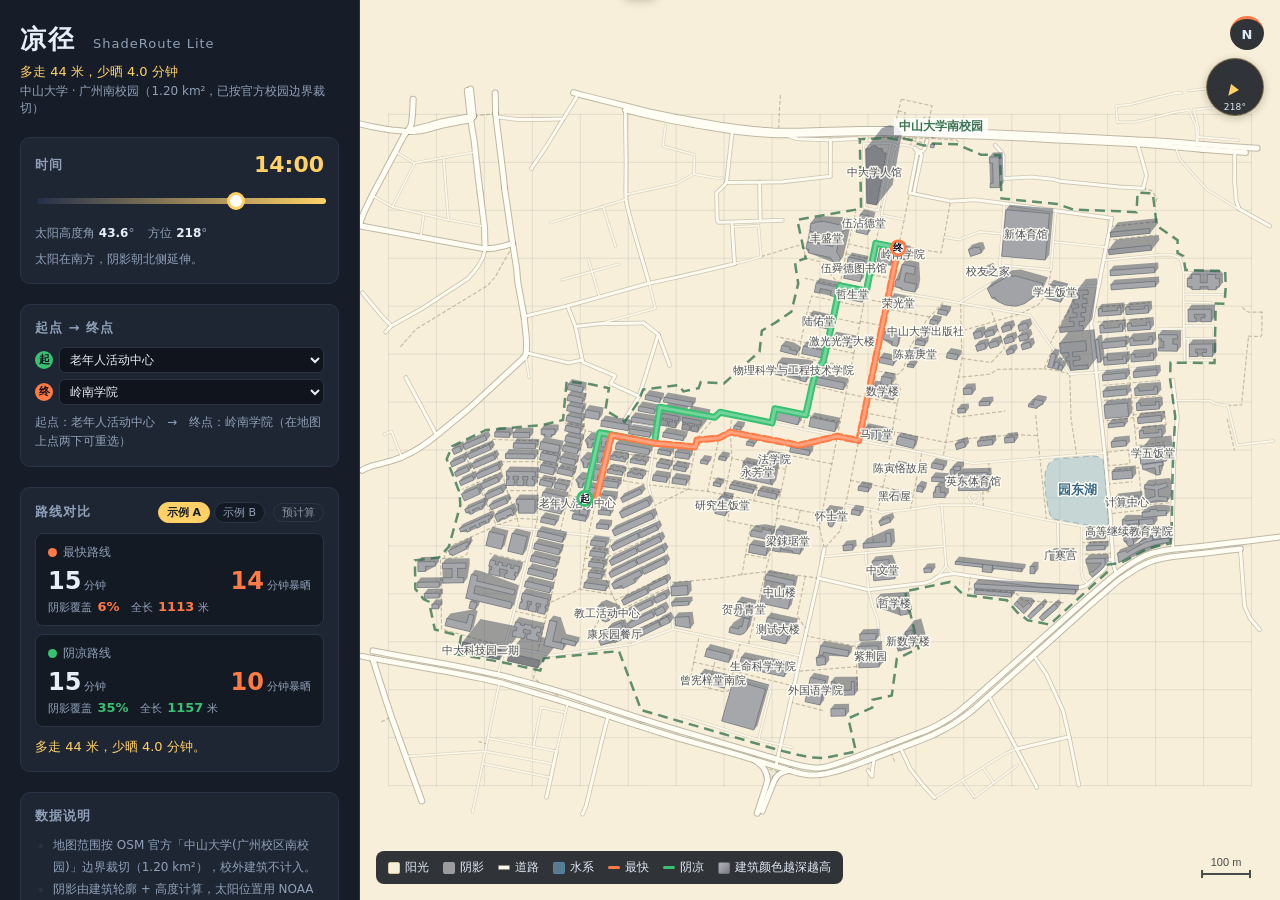
==== index.html @ 239ce7ec "polish(index): 品牌补 Lite、页脚补免责与 ODbL 署名" ====
<!DOCTYPE html>
<html lang="zh-CN">
<head>
<meta charset="UTF-8">
<meta name="viewport" content="width=device-width, initial-scale=1.0">
<title>凉径 · ShadeRoute Lite —— 多走 44 米，少晒 4.0 分钟</title>
<link rel="stylesheet" href="styles.css">
</head>
<body>

<div id="app">

  <!-- 左栏：信息与控制 -->
  <aside id="panel">
    <header>
      <h1>凉径 <span class="sub">ShadeRoute Lite</span></h1>
      <p class="slogan">多走 44 米，少晒 4.0 分钟</p>
      <p class="place" id="place">中山大学 · 广州南校园</p>
    </header>

    <!-- 时间滑块 -->
    <section class="block">
      <div class="block-head">
        <h2>时间</h2>
        <output id="time-label">14:00</output>
      </div>
      <input type="range" id="time-slider" min="0" max="0" value="0" step="1">
      <div class="sun-line">
        <span>太阳高度角 <b id="sun-elev">--</b>°</span>
        <span>方位 <b id="sun-az">--</b>°</span>
      </div>
      <p class="hint" id="sun-hint"></p>
    </section>

    <!-- 起终点 -->
    <section class="block">
      <div class="block-head">
        <h2>起点 → 终点</h2>
      </div>
      <div class="pickers">
        <label class="picker">
          <span class="pk-tag pk-from">起</span>
          <select id="start-select"></select>
        </label>
        <label class="picker">
          <span class="pk-tag pk-to">终</span>
          <select id="end-select"></select>
        </label>
      </div>
      <p class="hint" id="pick-hint">也可以直接在地图上点两下：第一下设为起点，第二下设为终点。</p>
    </section>

    <!-- 路线对比 -->
    <section class="block">
      <div class="block-head">
        <h2>路线对比</h2>
        <div class="pair-switch" role="group" aria-label="切换示例起终点">
          <button type="button" class="pair-btn is-on" id="pair-a" data-pair="0" aria-pressed="true">示例 A</button>
          <button type="button" class="pair-btn" id="pair-b" data-pair="1" aria-pressed="false">示例 B</button>
        </div>
        <output id="route-tag">预计算</output>
      </div>

      <div class="route-card" id="card-fast">
        <div class="rc-title"><span class="dot dot-fast"></span>最快路线</div>
        <div class="rc-nums">
          <div><b id="fast-min">--</b><span>分钟</span></div>
          <div class="rc-sun"><b id="fast-sun">--</b><span>分钟暴晒</span></div>
        </div>
        <div class="rc-shade">阴影覆盖 <b id="fast-shade">--</b>　全长 <b id="fast-len">--</b> 米</div>
      </div>

      <div class="route-card" id="card-cool">
        <div class="rc-title"><span class="dot dot-cool"></span>阴凉路线</div>
        <div class="rc-nums">
          <div><b id="cool-min">--</b><span>分钟</span></div>
          <div class="rc-sun"><b id="cool-sun">--</b><span>分钟暴晒</span></div>
        </div>
        <div class="rc-shade">阴影覆盖 <b id="cool-shade">--</b>　全长 <b id="cool-len">--</b> 米</div>
      </div>

      <p class="delta" id="delta" role="status" aria-live="polite">--</p>
    </section>

    <!-- 数据说明 -->
    <section class="block">
      <h2>数据说明</h2>
      <ul class="notes" id="notes"></ul>
    </section>

    <footer>
      <p>演示日期：<b id="demo-date">--</b></p>
      <p id="data-flag" class="warn"></p>
      <p class="disclaimer">演示用途，不构成出行建议；阴影未计入树木与临时构筑物。</p>
      <p class="disclaimer">地图数据 © OpenStreetMap contributors（ODbL 1.0）；园东湖为示意轮廓，非测绘数据。</p>
    </footer>
  </aside>

  <!-- 右栏：地图 -->
  <main id="map-wrap">
    <canvas id="map" role="img" aria-label="校园地图：显示当前时刻的建筑阴影、最快路线与阴凉路线；可用左侧下拉框选择起终点"></canvas>
    <div id="legend">
      <span><i class="lg lg-sun"></i>阳光</span>
      <span><i class="lg lg-shade"></i>阴影</span>
      <span><i class="lg lg-road"></i>道路</span>
      <span><i class="lg lg-water"></i>水系</span>
      <span><i class="lg lg-fast"></i>最快</span>
      <span><i class="lg lg-cool"></i>阴凉</span>
    </div>
    <div id="compass">N</div>
  </main>

</div>

<!-- 数据（.js 而非 .json：file:// 双击也能加载） -->
<script src="data/meta.js"></script>
<script src="data/buildings.js"></script>
<script src="data/shadows.js"></script>
<script src="data/routes.js"></script>
<script src="data/graph.js"></script>
<script src="data/basemap.js"></script>

<script src="content/strings.js"></script>
<script src="js/core.js"></script>
<script src="js/proj.js"></script>
<script src="js/router.js"></script>
<script src="js/map.js"></script>
<script src="js/app.js"></script>
</body>
</html>
---- styles.css ----
/* ============================================================
   凉径 ShadeRoute Lite —— 样式
   责任：xu
   不引用任何外部字体/图标/CDN，全部离线可用
   ============================================================ */

:root {
  --bg: #10141c;
  --panel: #171d28;
  --panel-2: #1e2634;
  --line: #2a3446;
  --text: #e8eef7;
  --text-dim: #8fa0b8;
  --sun: #ffd166;
  /* 阴影：绘图用的是 #1d2a45 @ 0.42 叠在地面 #f7efd9 上，合成后是 #9b9c9b。
     图例必须给"合成后的颜色"，否则用户拿图例对不上图（见 _review/frontend.md F-B3）。 */
  --shade: #9b9c9b;
  --ground: #f7efd9;
  --bld-max: #7a7c80;
  --fast: #ff7a45;
  --cool: #38c172;
  --map-bg: #f2f0ea;
}

* { box-sizing: border-box; }

html, body {
  margin: 0;
  height: 100%;
  background: var(--bg);
  color: var(--text);
  font-family: "Microsoft YaHei", "PingFang SC", "Noto Sans SC", system-ui, sans-serif;
  -webkit-font-smoothing: antialiased;
}

#app {
  display: flex;
  height: 100vh;   /* 老浏览器回退 */
  height: 100dvh;  /* 移动端：不被地址栏/工具栏裁掉底部 footer */
  overflow: hidden;
}

/* ---------------- 左栏 ---------------- */

#panel {
  width: 360px;
  flex: 0 0 360px;
  background: var(--panel);
  border-right: 1px solid var(--line);
  padding: 22px 20px;
  overflow-y: auto;
  display: flex;
  flex-direction: column;
  gap: 20px;
}

header h1 {
  margin: 0;
  font-size: 26px;
  letter-spacing: 2px;
}
header h1 .sub {
  font-size: 13px;
  letter-spacing: 1px;
  color: var(--text-dim);
  font-weight: 400;
  margin-left: 6px;
}
.slogan {
  margin: 6px 0 2px;
  color: var(--sun);
  font-size: 13px;
}
.place {
  margin: 0;
  color: var(--text-dim);
  font-size: 12px;
}

.block {
  background: var(--panel-2);
  border: 1px solid var(--line);
  border-radius: 10px;
  padding: 14px;
}
.block-head {
  display: flex;
  align-items: center;
  justify-content: space-between;
  margin-bottom: 10px;
}
.block h2 {
  margin: 0 0 10px;
  font-size: 13px;
  font-weight: 600;
  color: var(--text-dim);
  letter-spacing: 1px;
}
.block-head h2 { margin: 0; }

#time-label {
  font-size: 22px;
  font-weight: 700;
  font-variant-numeric: tabular-nums;
  color: var(--sun);
}

input[type="range"] {
  width: 100%;
  appearance: none;
  height: 24px;
  background: transparent;
  cursor: pointer;
}
input[type="range"]::-webkit-slider-runnable-track {
  height: 6px;
  border-radius: 3px;
  background: linear-gradient(90deg, #24304a, var(--sun));
}
input[type="range"]::-webkit-slider-thumb {
  appearance: none;
  width: 18px;
  height: 18px;
  margin-top: -6px;
  border-radius: 50%;
  background: #fff;
  border: 3px solid var(--sun);
}
input[type="range"]::-moz-range-track {
  height: 6px;
  border-radius: 3px;
  background: #24304a;
}
input[type="range"]::-moz-range-thumb {
  width: 14px;
  height: 14px;
  border-radius: 50%;
  background: #fff;
  border: 3px solid var(--sun);
}

.sun-line {
  display: flex;
  gap: 14px;
  font-size: 12px;
  color: var(--text-dim);
  margin-top: 8px;
}
.sun-line b {
  color: var(--text);
  font-variant-numeric: tabular-nums;
}
.hint {
  margin: 8px 0 0;
  font-size: 12px;
  line-height: 1.6;
  color: var(--text-dim);
  min-height: 1.6em;
}

select {
  background: #10141c;
  color: var(--text);
  border: 1px solid var(--line);
  border-radius: 6px;
  padding: 4px 6px;
  font-size: 12px;
  max-width: 190px;
}

/* 起点 / 终点选择器 */
.pickers {
  display: flex;
  flex-direction: column;
  gap: 6px;
}
.picker {
  display: flex;
  align-items: center;
  gap: 6px;
}
.picker select {
  flex: 1;
  max-width: none;
}
.pk-tag {
  flex: 0 0 18px;
  height: 18px;
  line-height: 18px;
  text-align: center;
  font-size: 11px;
  font-weight: 700;
  border-radius: 50%;
  color: #10141c;
}
.pk-from { background: #38c172; }
.pk-to { background: #ff7a45; }

#route-tag {
  font-size: 11px;
  color: var(--muted, #8b95a5);
  border: 1px solid var(--line);
  border-radius: 999px;
  padding: 1px 8px;
}

/* 示例 A / 示例 B：切换预计算的演示路线（瞬时，不重新算路） */
.pair-switch {
  display: inline-flex;
  gap: 4px;
  margin: 0 8px 0 auto;
}
.pair-btn {
  font: inherit;
  font-size: 11px;
  line-height: 1;
  padding: 4px 8px;
  color: var(--text-dim);
  background: #141a24;
  border: 1px solid var(--line);
  border-radius: 999px;
  cursor: pointer;
}
.pair-btn:hover { color: var(--text); border-color: #3d4a5f; }
.pair-btn.is-on {
  color: #171d28;
  background: var(--sun);
  border-color: var(--sun);
  font-weight: 600;
}
.pair-btn:focus-visible {
  outline: 2px solid var(--sun);
  outline-offset: 2px;
}

.route-card {
  border: 1px solid var(--line);
  border-radius: 8px;
  padding: 10px 12px;
  margin-bottom: 8px;
  background: #141a24;
}
.rc-title {
  font-size: 12px;
  color: var(--text-dim);
  display: flex;
  align-items: center;
  gap: 6px;
}
.dot {
  width: 9px;
  height: 9px;
  border-radius: 50%;
  display: inline-block;
}
.dot-fast { background: var(--fast); }
.dot-cool { background: var(--cool); }

.rc-nums {
  display: flex;
  justify-content: space-between;
  align-items: baseline;
  margin-top: 6px;
}
.rc-nums b {
  font-size: 24px;
  font-variant-numeric: tabular-nums;
}
.rc-nums span {
  font-size: 11px;
  color: var(--text-dim);
  margin-left: 3px;
}
.rc-sun b { color: var(--fast); }

/* 阴影覆盖率：卡片底部一行小字，比「暴晒分钟」更直观 */
.rc-shade {
  margin-top: 4px;
  font-size: 11px;
  color: var(--text-dim);
}
.rc-shade b {
  font-variant-numeric: tabular-nums;
  color: var(--cool);
  font-size: 13px;
  margin-left: 2px;
}
#card-fast .rc-shade b { color: var(--fast); }

.delta {
  margin: 10px 0 0;
  font-size: 13px;
  line-height: 1.6;
  color: var(--sun);
}

.notes {
  margin: 0;
  padding-left: 18px;
  font-size: 12px;
  line-height: 1.8;
  color: var(--text-dim);
}
.notes li::marker { color: var(--line); }

footer {
  margin-top: auto;
  border-top: 1px solid var(--line);
  padding-top: 12px;
  font-size: 11px;
  color: var(--text-dim);
  line-height: 1.7;
}
footer p { margin: 0; }
.warn { color: #ffb020; }

/* ---------------- 地图 ---------------- */

#map-wrap {
  position: relative;
  flex: 1;
  min-width: 0;
  background: var(--map-bg);
}
#map {
  display: block;
  width: 100%;
  height: 100%;
}

#legend {
  position: absolute;
  left: 16px;
  bottom: 16px;
  display: flex;
  flex-wrap: wrap;
  gap: 14px;
  max-width: calc(100% - 32px);
  background: rgba(16, 20, 28, 0.86);
  color: #dfe8f5;
  border-radius: 8px;
  padding: 8px 12px;
  font-size: 12px;
}
#legend span { display: flex; align-items: center; gap: 5px; }
.lg {
  width: 12px;
  height: 12px;
  border-radius: 2px;
  display: inline-block;
}
.lg-sun { background: var(--ground); border: 1px solid #d8c79b; }
.lg-shade { background: var(--shade); }
.lg-fast { background: var(--fast); height: 3px; border-radius: 2px; }
.lg-cool { background: var(--cool); height: 3px; border-radius: 2px; }
/* 道路：白底 + 灰边，和地图上的画法一致 */
.lg-road { background: #fffdf4; border: 1px solid #928b78; height: 5px; border-radius: 1px; }
.lg-water { background: rgba(116, 172, 203, 0.6); border: 1px solid rgba(78, 138, 172, 0.8); }
/* 建筑高度色阶：右端必须落在实际能画出的最深色（全库最高楼 57.6 m -> #7a7c80） */
.lg-bld { background: linear-gradient(135deg, #b0b2b6 0%, #9a9ca1 45%, var(--bld-max) 100%); border: 1px solid rgba(70, 80, 95, 0.55); }

#compass {
  position: absolute;
  right: 16px;
  top: 16px;
  width: 34px;
  height: 34px;
  border-radius: 50%;
  background: rgba(16, 20, 28, 0.86);
  color: #dfe8f5;
  font-size: 13px;
  font-weight: 700;
  display: flex;
  align-items: center;
  justify-content: center;
  border-top: 3px solid var(--fast);
}

/* 罗盘旁的太阳方位箭头（app.js 运行时插入，随帧旋转） */
#sun-dial {
  position: absolute;
  right: 16px;
  top: 58px;
  width: 58px;
  height: 58px;
  border-radius: 50%;
  background: rgba(16, 20, 28, 0.86);
  color: var(--sun);
  border: 1px solid rgba(255, 209, 102, 0.35);
  display: flex;
  align-items: center;
  justify-content: center;
  box-shadow: 0 2px 8px rgba(0, 0, 0, 0.22);
  pointer-events: none;
}
#sun-arrow {
  position: absolute;
  left: 50%;
  top: 50%;
  width: 22px;
  height: 22px;
  margin: -11px 0 0 -11px;
  transform: rotate(0deg);
  transform-origin: 50% 50%;
  transition: transform 0.18s ease-out;
}
#sun-arrow::before {
  content: "";
  position: absolute;
  left: 50%;
  top: 50%;
  width: 0;
  height: 0;
  margin: -11px 0 0 -5px;
  border-left: 5px solid transparent;
  border-right: 5px solid transparent;
  border-bottom: 11px solid var(--sun);
}
#sun-dial-label {
  position: absolute;
  bottom: 3px;
  left: 0;
  right: 0;
  text-align: center;
  font-size: 9px;
  line-height: 1;
  color: #dfe8f5;
  letter-spacing: 0.2px;
}

/* 太阳高度角 < 15° 的低置信度横幅（app.js 运行时插入并切换 .show） */
#low-conf-banner {
  position: fixed;
  left: 50%;
  top: 0;
  z-index: 30;
  max-width: min(820px, 92vw);
  padding: 8px 18px;
  border-radius: 0 0 10px 10px;
  background: var(--sun);
  color: #3b2a00;
  font-size: 12.5px;
  line-height: 1.5;
  text-align: center;
  box-shadow: 0 3px 12px rgba(0, 0, 0, 0.35);
  transform: translate(-50%, -130%);
  transition: transform 0.2s ease-out;
  pointer-events: none;
}
#low-conf-banner.show { transform: translate(-50%, 0); }

/* 结论文案按置信度微调颜色 */
.delta[data-level="flat"] { color: var(--text-dim); }

@media (max-width: 860px) {
  #app { flex-direction: column; }
  #panel { width: 100%; flex: 0 0 auto; max-height: 52vh; }
  #map-wrap { flex: 1; min-height: 48vh; }
  #sun-dial { width: 50px; height: 50px; top: 54px; }
  #low-conf-banner { font-size: 11.5px; padding: 7px 12px; }
}
/* 尊重系统的"减少动态效果"设置：横幅位移与太阳箭头旋转都关掉 */
@media (prefers-reduced-motion: reduce) {
  *, *::before, *::after {
    transition-duration: 0.001ms !important;
    animation-duration: 0.001ms !important;
    animation-iteration-count: 1 !important;
  }
}

/* 页脚免责与数据署名（演示用途 / ODbL） */
.disclaimer {
  font-size: 11px;
  line-height: 1.5;
  color: var(--text-dim);
  margin: 2px 0 0;
  opacity: 0.8;
}
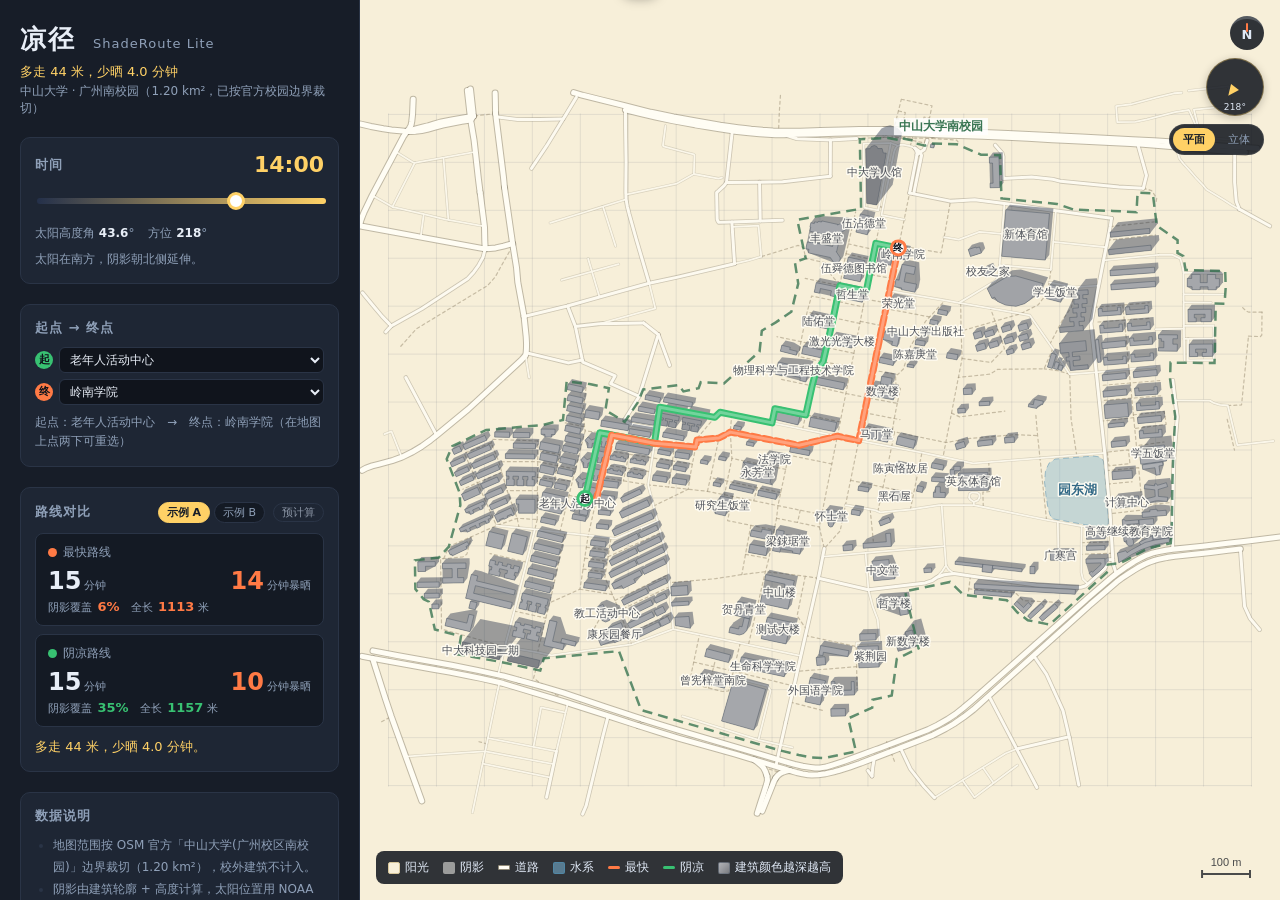
==== commit d1e94167: "feat(map): 新增零依赖 2.5D 立体视图（平面/立体切换） 在地图右上角加「平面 / 立体」按钮（快捷键 V），用 js/iso.js 在 Canvas 2D 上手算轴测投影：地面绕画布中" ====
--- a/index.html
+++ b/index.html
@@ -98,7 +98,11 @@
 
   <!-- 右栏：地图 -->
   <main id="map-wrap">
-    <canvas id="map" role="img" aria-label="校园地图：显示当前时刻的建筑阴影、最快路线与阴凉路线；可用左侧下拉框选择起终点"></canvas>
+    <canvas id="map" role="img" aria-label="校园地图：显示当前时刻的建筑阴影、最快路线与阴凉路线；可用左侧下拉框选择起终点；可切换平面 / 立体视图"></canvas>
+    <div class="view-switch" role="group" aria-label="切换地图视图">
+      <button type="button" class="view-btn is-on" id="view-plan" data-iso="0" aria-pressed="true">平面</button>
+      <button type="button" class="view-btn" id="view-iso" data-iso="1" aria-pressed="false">立体</button>
+    </div>
     <div id="legend">
       <span><i class="lg lg-sun"></i>阳光</span>
       <span><i class="lg lg-shade"></i>阴影</span>
@@ -107,7 +111,7 @@
       <span><i class="lg lg-fast"></i>最快</span>
       <span><i class="lg lg-cool"></i>阴凉</span>
     </div>
-    <div id="compass">N</div>
+    <div id="compass">N<i id="compass-needle"></i></div>
   </main>
 
 </div>
@@ -122,6 +126,7 @@
 
 <script src="content/strings.js"></script>
 <script src="js/core.js"></script>
+<script src="js/iso.js"></script>
 <script src="js/proj.js"></script>
 <script src="js/router.js"></script>
 <script src="js/map.js"></script>
--- a/styles.css
+++ b/styles.css
@@ -468,6 +468,60 @@
   }
 }
 
+/* ---------- 平面 / 立体视图切换（js/iso.js 的 2.5D 体块） ----------
+   放在罗盘与太阳方位盘下方、右对齐；样式与「示例 A/B」那组按钮同源。 */
+.view-switch {
+  position: absolute;
+  right: 16px;
+  top: 124px;
+  display: inline-flex;
+  gap: 3px;
+  padding: 3px;
+  background: rgba(16, 20, 28, 0.86);
+  border: 1px solid rgba(255, 255, 255, 0.08);
+  border-radius: 999px;
+}
+.view-btn {
+  font: inherit;
+  font-size: 11px;
+  line-height: 1;
+  padding: 5px 9px;
+  color: var(--text-dim);
+  background: transparent;
+  border: 1px solid transparent;
+  border-radius: 999px;
+  cursor: pointer;
+}
+.view-btn:hover { color: var(--text); }
+.view-btn.is-on {
+  color: #171d28;
+  background: var(--sun);
+  font-weight: 600;
+}
+.view-btn:focus-visible {
+  outline: 2px solid var(--sun);
+  outline-offset: 1px;
+}
+
+/* 立体视图下整块地面转了一个角度，指北针得跟着转，否则"N"会指错方向。
+   原来的 border-top 小横杠换成可旋转的指针；角度由 app.js 按 ISO.YAW_DEG 写入。 */
+#compass { border-top-color: rgba(223, 232, 245, 0.22); }
+#compass-needle {
+  position: absolute;
+  left: 50%;
+  top: 4px;
+  width: 2px;
+  height: 9px;
+  margin-left: -1px;
+  background: var(--fast);
+  border-radius: 2px;
+  transform-origin: 50% 13px;
+  transform: rotate(0deg);
+  transition: transform 0.25s ease;
+  pointer-events: none;
+}
+#compass.is-iso { border-top-color: var(--fast); }
+
 /* 页脚免责与数据署名（演示用途 / ODbL） */
 .disclaimer {
   font-size: 11px;
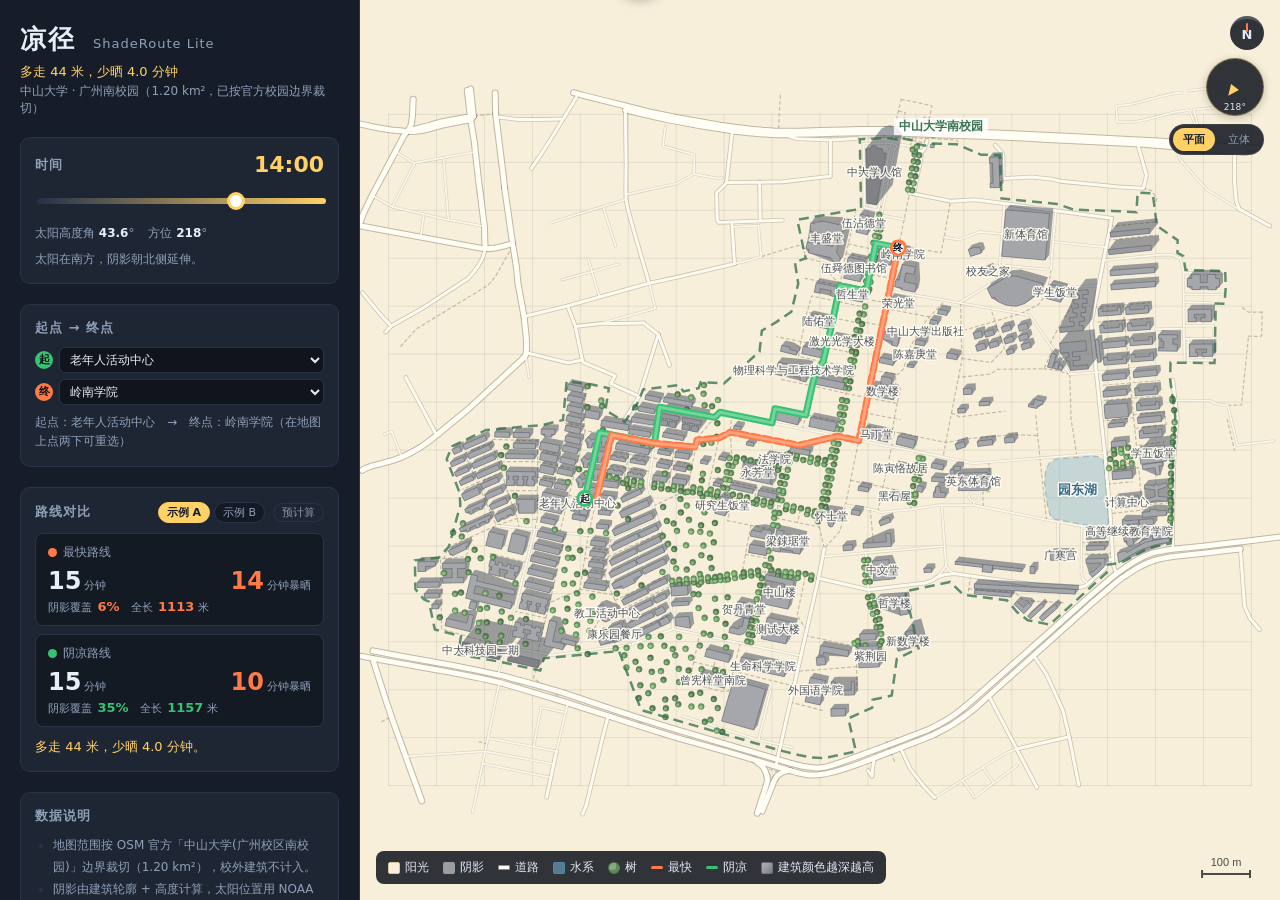
==== commit e202b67f: "feat(map): 新增树元素（520 棵，固定种子确定性生成，纯观感层） js/trees.js：沿路每 15 m 撒行道树（左右偏 3.6~5.4 m）+ 空地 26 m 网格抖动撒树，逐点筛掉" ====
--- a/index.html
+++ b/index.html
@@ -108,6 +108,7 @@
       <span><i class="lg lg-shade"></i>阴影</span>
       <span><i class="lg lg-road"></i>道路</span>
       <span><i class="lg lg-water"></i>水系</span>
+      <span><i class="lg lg-tree"></i>树</span>
       <span><i class="lg lg-fast"></i>最快</span>
       <span><i class="lg lg-cool"></i>阴凉</span>
     </div>
@@ -126,6 +127,7 @@
 
 <script src="content/strings.js"></script>
 <script src="js/core.js"></script>
+<script src="js/trees.js"></script>
 <script src="js/iso.js"></script>
 <script src="js/proj.js"></script>
 <script src="js/router.js"></script>
--- a/styles.css
+++ b/styles.css
@@ -358,6 +358,8 @@
 .lg-water { background: rgba(116, 172, 203, 0.6); border: 1px solid rgba(78, 138, 172, 0.8); }
 /* 建筑高度色阶：右端必须落在实际能画出的最深色（全库最高楼 57.6 m -> #7a7c80） */
 .lg-bld { background: linear-gradient(135deg, #b0b2b6 0%, #9a9ca1 45%, var(--bld-max) 100%); border: 1px solid rgba(70, 80, 95, 0.55); }
+/* 树：一圈绿色圆点，和画布的树冠符号同色系 */
+.lg-tree { background: radial-gradient(circle at 34% 30%, #86a87a 0 42%, #5f8a5c 43% 100%); border-radius: 50%; border: 1px solid rgba(60, 90, 58, 0.5); }
 
 #compass {
   position: absolute;
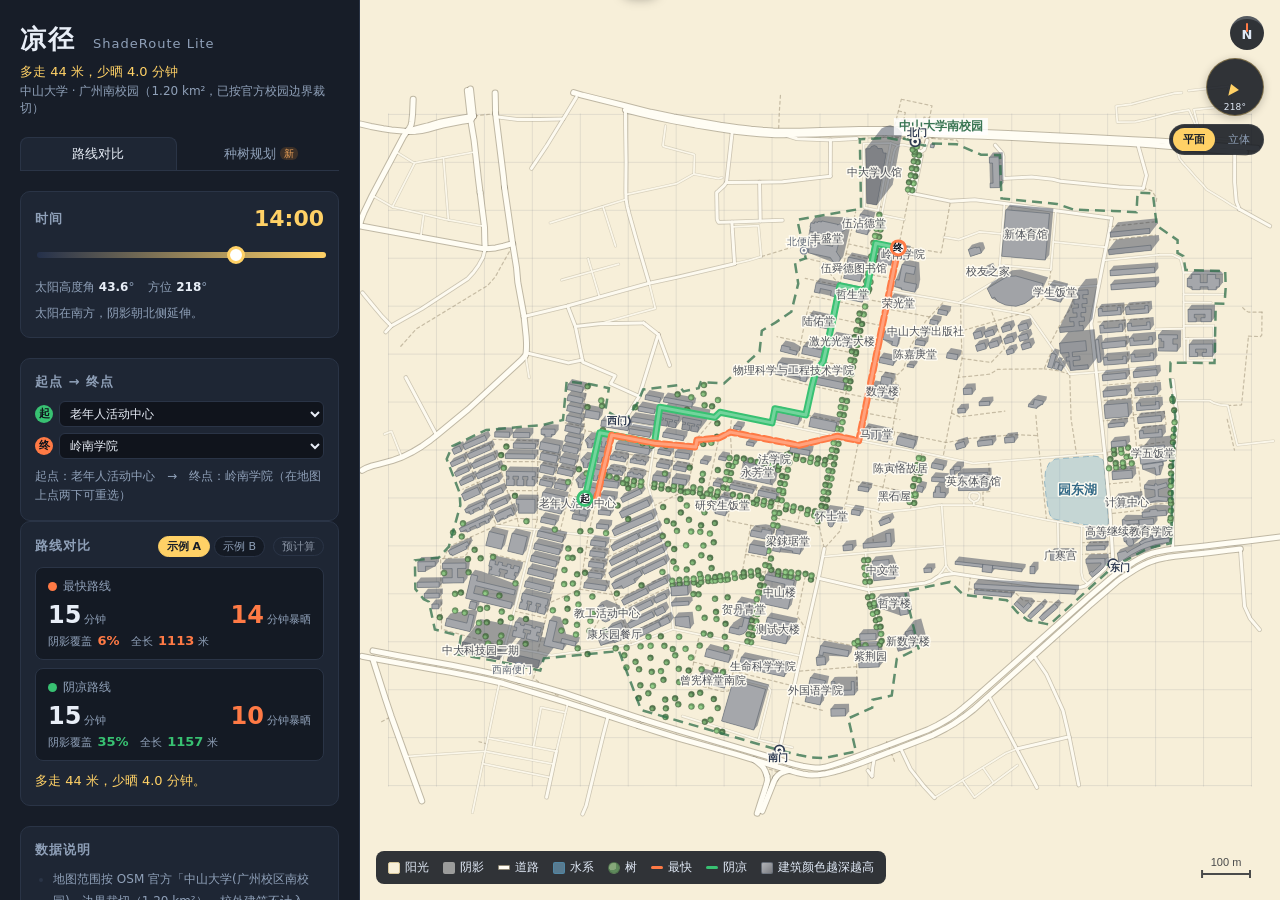
==== commit 4c20c0b5: "feat(plan): 规划页签、拖拽交互与画布渲染 - index.html：顶部「路线对比 / 种树规划」页签，原路线面板移入 #pane-route；   新 #pane-plan 含三指标卡、" ====
--- a/index.html
+++ b/index.html
@@ -18,6 +18,11 @@
       <p class="place" id="place">中山大学 · 广州南校园</p>
     </header>
 
+    <nav class="tabs" role="tablist" aria-label="面板切换">
+      <button type="button" class="tab is-on" id="tab-route" role="tab" aria-selected="true">路线对比</button>
+      <button type="button" class="tab" id="tab-plan" role="tab" aria-selected="false">种树规划<em>新</em></button>
+    </nav>
+
     <!-- 时间滑块 -->
     <section class="block">
       <div class="block-head">
@@ -31,6 +36,8 @@
       </div>
       <p class="hint" id="sun-hint"></p>
     </section>
+
+    <div id="pane-route">
 
     <!-- 起终点 -->
     <section class="block">
@@ -81,6 +88,63 @@
 
       <p class="delta" id="delta" role="status" aria-live="polite">--</p>
     </section>
+
+    </div><!-- /#pane-route -->
+
+    <!-- 治理侧：种树规划（沙箱） -->
+    <div id="pane-plan" hidden>
+
+      <section class="block">
+        <div class="block-head">
+          <h2>种树规划（沙箱）</h2>
+          <output id="plan-count">0 棵</output>
+        </div>
+        <p class="hint">点空地种树，拖动微调，右键删除。含树指标只用于规划演算，<b>不进</b>官方「阴凉 %」（官方数字仍只算建筑阴影）。</p>
+
+        <div class="plan-metrics">
+          <div class="pm"><b id="plan-area">0</b><span>m² 树荫面积（当前帧）</span></div>
+          <div class="pm"><b id="plan-ratio">--</b><span>% 路网阴凉（含树）</span></div>
+          <div class="pm"><b id="plan-minutes">0.0</b><span>分钟 阴凉路段（当前帧）</span></div>
+        </div>
+
+        <div class="plan-cost">
+          <span>已投入 <b id="plan-cost">0</b> 元 · <b id="plan-wan">0.0</b> 万元</span>
+          <span id="plan-baseline">--</span>
+        </div>
+
+        <div class="plan-actions">
+          <button type="button" class="act act-primary" id="plan-optimize">优化：选 20 个点位</button>
+          <button type="button" class="act" id="plan-plant-all" disabled>一键全种下</button>
+          <button type="button" class="act" id="plan-undo" disabled>撤销</button>
+          <button type="button" class="act" id="plan-clear" disabled>清空</button>
+        </div>
+
+        <div class="plan-progress" id="plan-progress" hidden>
+          <i id="plan-progress-bar"></i><span id="plan-progress-text">0 / 20</span>
+        </div>
+        <p class="delta" id="plan-msg" role="status" aria-live="polite"></p>
+      </section>
+
+      <section class="block" id="plan-rank-block" hidden>
+        <div class="block-head">
+          <h2>性价比排名</h2>
+          <output id="plan-rank-sum">--</output>
+        </div>
+        <ol class="plan-rank" id="plan-rank"></ol>
+        <p class="hint" id="plan-rank-note"></p>
+      </section>
+
+      <section class="block">
+        <h2>口径</h2>
+        <ul class="notes">
+          <li>单价 ¥3,000/株（含 3 年养护）为<b>假设值</b>，20 株 = 6 万元；改 <code>js/plan.js</code> 的 <code>COST_PER_TREE</code> 即可。</li>
+          <li>树影 = 树冠圆（半径 4 m）沿太阳反方向平移 L = h / tan(高度角)，与建筑阴影同一套几何、同一帧。</li>
+          <li>面积按 5 m 网格统计；路网占比按边长加权（每米等权），用的是算路那同一份 613 条边。</li>
+          <li>优化 = 贪心边际增益（覆盖函数子模，1−1/e 保证）+ 两两 ≥ 30 m 分散约束。</li>
+        </ul>
+      </section>
+
+    </div><!-- /#pane-plan -->
 
     <!-- 数据说明 -->
     <section class="block">
@@ -128,6 +192,7 @@
 <script src="content/strings.js"></script>
 <script src="js/core.js"></script>
 <script src="js/trees.js"></script>
+<script src="js/plan.js"></script>
 <script src="js/iso.js"></script>
 <script src="js/proj.js"></script>
 <script src="js/router.js"></script>
--- a/styles.css
+++ b/styles.css
@@ -532,3 +532,192 @@
   margin: 2px 0 0;
   opacity: 0.8;
 }
+
+/* ============================================================
+   治理侧：种树规划（面 2）
+   ============================================================ */
+
+.tabs {
+  display: flex;
+  gap: 6px;
+  border-bottom: 1px solid var(--line);
+}
+.tab {
+  flex: 1 1 0;
+  appearance: none;
+  border: 1px solid transparent;
+  border-bottom: none;
+  background: transparent;
+  color: var(--text-dim);
+  font: inherit;
+  font-size: 13px;
+  padding: 7px 6px;
+  border-radius: 8px 8px 0 0;
+  cursor: pointer;
+  white-space: nowrap;
+}
+.tab:hover { color: var(--text); }
+.tab.is-on {
+  color: var(--text);
+  background: var(--panel-2);
+  border-color: var(--line);
+}
+.tab em {
+  font-style: normal;
+  font-size: 10px;
+  margin-left: 4px;
+  padding: 1px 4px;
+  border-radius: 6px;
+  background: rgba(232, 138, 42, 0.18);
+  color: #f2a65a;
+  vertical-align: 1px;
+}
+.tab:focus-visible { outline: 2px solid #4f8fd1; outline-offset: 1px; }
+
+.plan-metrics {
+  display: grid;
+  grid-template-columns: repeat(3, 1fr);
+  gap: 8px;
+  margin: 10px 0 8px;
+}
+.plan-metrics .pm {
+  background: var(--panel-2);
+  border: 1px solid var(--line);
+  border-radius: 8px;
+  padding: 8px 6px;
+  text-align: center;
+}
+.pm b {
+  display: block;
+  font-size: 17px;
+  font-variant-numeric: tabular-nums;
+}
+.pm span {
+  display: block;
+  font-size: 10px;
+  color: var(--text-dim);
+  margin-top: 2px;
+  line-height: 1.3;
+}
+
+.plan-cost {
+  display: flex;
+  justify-content: space-between;
+  gap: 8px;
+  font-size: 12px;
+  color: var(--text-dim);
+  margin-bottom: 10px;
+}
+.plan-cost b { color: var(--text); font-variant-numeric: tabular-nums; }
+
+.plan-actions {
+  display: grid;
+  grid-template-columns: 1fr 1fr;
+  gap: 8px;
+}
+.act {
+  appearance: none;
+  font: inherit;
+  font-size: 12.5px;
+  padding: 9px 8px;
+  border-radius: 8px;
+  background: var(--panel-2);
+  border: 1px solid var(--line);
+  color: var(--text);
+  cursor: pointer;
+}
+.act:hover:not(:disabled) { border-color: #3d4a5f; }
+.act:disabled { opacity: 0.45; cursor: not-allowed; }
+.act-primary {
+  grid-column: 1 / -1;
+  background: linear-gradient(180deg, #2f7bbd, #245f93);
+  border-color: #2f7bbd;
+  font-weight: 600;
+}
+.act-primary:disabled { background: var(--panel-2); }
+
+.plan-progress {
+  position: relative;
+  height: 8px;
+  margin-top: 10px;
+  border-radius: 999px;
+  background: var(--panel-2);
+  border: 1px solid var(--line);
+  overflow: hidden;
+}
+.plan-progress i {
+  display: block;
+  height: 100%;
+  width: 0;
+  background: linear-gradient(90deg, #f2a65a, #ffd166);
+  transition: width 0.12s linear;
+}
+.plan-progress span {
+  position: absolute;
+  right: 6px;
+  top: -16px;
+  font-size: 10px;
+  color: var(--text-dim);
+}
+
+.plan-rank {
+  list-style: none;
+  margin: 10px 0 6px;
+  padding: 0;
+  display: flex;
+  flex-direction: column;
+  gap: 4px;
+  max-height: 300px;
+  overflow-y: auto;
+}
+.plan-rank li {
+  display: grid;
+  grid-template-columns: 22px 1fr auto;
+  grid-template-areas: "no name gain" "no name per";
+  column-gap: 8px;
+  row-gap: 1px;
+  align-items: center;
+  padding: 6px 8px;
+  background: var(--panel-2);
+  border: 1px solid var(--line);
+  border-radius: 7px;
+}
+.plan-rank li i {
+  grid-area: no;
+  font-style: normal;
+  font-size: 11px;
+  width: 20px;
+  height: 20px;
+  border-radius: 50%;
+  display: grid;
+  place-items: center;
+  background: rgba(232, 138, 42, 0.18);
+  color: #f2a65a;
+  font-variant-numeric: tabular-nums;
+}
+.plan-rank li b {
+  grid-area: name;
+  font-size: 12px;
+  font-weight: 500;
+  line-height: 1.25;
+}
+.plan-rank li span {
+  grid-area: gain;
+  font-size: 11.5px;
+  color: var(--cool);
+  font-variant-numeric: tabular-nums;
+}
+.plan-rank li em {
+  grid-area: per;
+  font-style: normal;
+  font-size: 10.5px;
+  color: var(--text-dim);
+  text-align: right;
+}
+
+#pane-plan code {
+  font-size: 11px;
+  background: rgba(255, 255, 255, 0.06);
+  padding: 0 3px;
+  border-radius: 4px;
+}
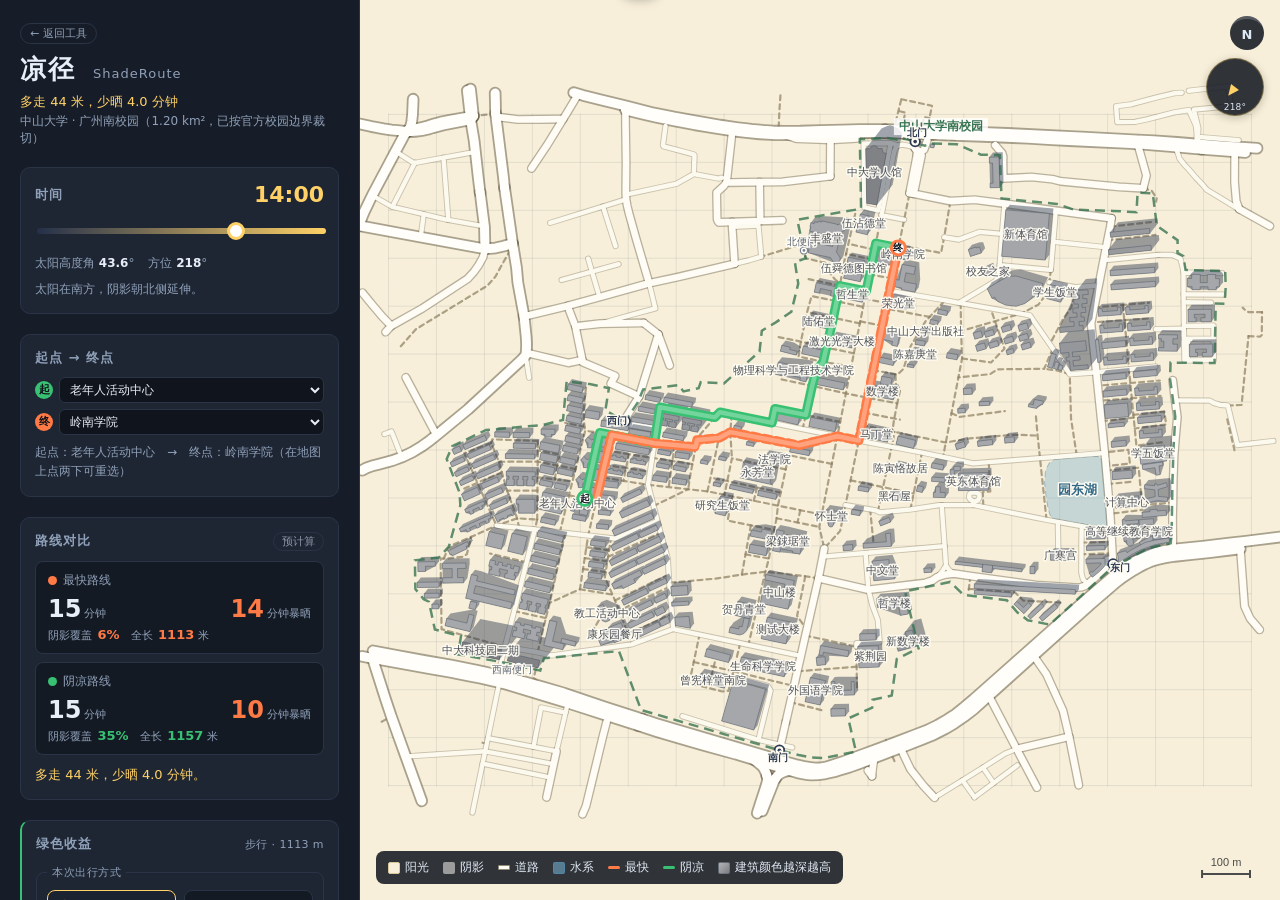
==== commit 1714310c: "feat(green): 入口页 + 动态文本 + 路线页绿色收益面板（全新增文件）(T-ENTRY) - 新增 home.html / js/home.js / styles-home.css：入口" ====
--- a/index.html
+++ b/index.html
@@ -3,8 +3,10 @@
 <head>
 <meta charset="UTF-8">
 <meta name="viewport" content="width=device-width, initial-scale=1.0">
-<title>凉径 · ShadeRoute Lite —— 多走 44 米，少晒 4.0 分钟</title>
+<title>凉径 · ShadeRoute —— 多走 44 米，少晒 4.0 分钟</title>
 <link rel="stylesheet" href="styles.css">
+<!-- ↓ 绿色收益面板样式：新增文件，只写 .gn-* 新名字，不覆盖原有规则 -->
+<link rel="stylesheet" href="styles-green.css">
 </head>
 <body>
 
@@ -13,15 +15,10 @@
   <!-- 左栏：信息与控制 -->
   <aside id="panel">
     <header>
-      <h1>凉径 <span class="sub">ShadeRoute Lite</span></h1>
+      <h1>凉径 <span class="sub">ShadeRoute</span></h1>
       <p class="slogan">多走 44 米，少晒 4.0 分钟</p>
       <p class="place" id="place">中山大学 · 广州南校园</p>
     </header>
-
-    <nav class="tabs" role="tablist" aria-label="面板切换">
-      <button type="button" class="tab is-on" id="tab-route" role="tab" aria-selected="true">路线对比</button>
-      <button type="button" class="tab" id="tab-plan" role="tab" aria-selected="false">种树规划<em>新</em></button>
-    </nav>
 
     <!-- 时间滑块 -->
     <section class="block">
@@ -36,8 +33,6 @@
       </div>
       <p class="hint" id="sun-hint"></p>
     </section>
-
-    <div id="pane-route">
 
     <!-- 起终点 -->
     <section class="block">
@@ -61,11 +56,7 @@
     <section class="block">
       <div class="block-head">
         <h2>路线对比</h2>
-        <div class="pair-switch" role="group" aria-label="切换示例起终点">
-          <button type="button" class="pair-btn is-on" id="pair-a" data-pair="0" aria-pressed="true">示例 A</button>
-          <button type="button" class="pair-btn" id="pair-b" data-pair="1" aria-pressed="false">示例 B</button>
-        </div>
-        <output id="route-tag">预计算</output>
+        <output id="route-tag">实时计算</output>
       </div>
 
       <div class="route-card" id="card-fast">
@@ -86,65 +77,8 @@
         <div class="rc-shade">阴影覆盖 <b id="cool-shade">--</b>　全长 <b id="cool-len">--</b> 米</div>
       </div>
 
-      <p class="delta" id="delta" role="status" aria-live="polite">--</p>
+      <p class="delta" id="delta">--</p>
     </section>
-
-    </div><!-- /#pane-route -->
-
-    <!-- 治理侧：种树规划（沙箱） -->
-    <div id="pane-plan" hidden>
-
-      <section class="block">
-        <div class="block-head">
-          <h2>种树规划（沙箱）</h2>
-          <output id="plan-count">0 棵</output>
-        </div>
-        <p class="hint">点空地种树，拖动微调，右键删除。含树指标只用于规划演算，<b>不进</b>官方「阴凉 %」（官方数字仍只算建筑阴影）。</p>
-
-        <div class="plan-metrics">
-          <div class="pm"><b id="plan-area">0</b><span>m² 树荫面积（当前帧）</span></div>
-          <div class="pm"><b id="plan-ratio">--</b><span>% 路网阴凉（含树）</span></div>
-          <div class="pm"><b id="plan-minutes">0.0</b><span>分钟 阴凉路段（当前帧）</span></div>
-        </div>
-
-        <div class="plan-cost">
-          <span>已投入 <b id="plan-cost">0</b> 元 · <b id="plan-wan">0.0</b> 万元</span>
-          <span id="plan-baseline">--</span>
-        </div>
-
-        <div class="plan-actions">
-          <button type="button" class="act act-primary" id="plan-optimize">优化：选 20 个点位</button>
-          <button type="button" class="act" id="plan-plant-all" disabled>一键全种下</button>
-          <button type="button" class="act" id="plan-undo" disabled>撤销</button>
-          <button type="button" class="act" id="plan-clear" disabled>清空</button>
-        </div>
-
-        <div class="plan-progress" id="plan-progress" hidden>
-          <i id="plan-progress-bar"></i><span id="plan-progress-text">0 / 20</span>
-        </div>
-        <p class="delta" id="plan-msg" role="status" aria-live="polite"></p>
-      </section>
-
-      <section class="block" id="plan-rank-block" hidden>
-        <div class="block-head">
-          <h2>性价比排名</h2>
-          <output id="plan-rank-sum">--</output>
-        </div>
-        <ol class="plan-rank" id="plan-rank"></ol>
-        <p class="hint" id="plan-rank-note"></p>
-      </section>
-
-      <section class="block">
-        <h2>口径</h2>
-        <ul class="notes">
-          <li>单价 ¥3,000/株（含 3 年养护）为<b>假设值</b>，20 株 = 6 万元；改 <code>js/plan.js</code> 的 <code>COST_PER_TREE</code> 即可。</li>
-          <li>树影 = 树冠圆（半径 4 m）沿太阳反方向平移 L = h / tan(高度角)，与建筑阴影同一套几何、同一帧。</li>
-          <li>面积按 5 m 网格统计；路网占比按边长加权（每米等权），用的是算路那同一份 613 条边。</li>
-          <li>优化 = 贪心边际增益（覆盖函数子模，1−1/e 保证）+ 两两 ≥ 30 m 分散约束。</li>
-        </ul>
-      </section>
-
-    </div><!-- /#pane-plan -->
 
     <!-- 数据说明 -->
     <section class="block">
@@ -155,28 +89,21 @@
     <footer>
       <p>演示日期：<b id="demo-date">--</b></p>
       <p id="data-flag" class="warn"></p>
-      <p class="disclaimer">演示用途，不构成出行建议；阴影未计入树木与临时构筑物。</p>
-      <p class="disclaimer">地图数据 © OpenStreetMap contributors（ODbL 1.0）；园东湖为示意轮廓，非测绘数据。</p>
     </footer>
   </aside>
 
   <!-- 右栏：地图 -->
   <main id="map-wrap">
-    <canvas id="map" role="img" aria-label="校园地图：显示当前时刻的建筑阴影、最快路线与阴凉路线；可用左侧下拉框选择起终点；可切换平面 / 立体视图"></canvas>
-    <div class="view-switch" role="group" aria-label="切换地图视图">
-      <button type="button" class="view-btn is-on" id="view-plan" data-iso="0" aria-pressed="true">平面</button>
-      <button type="button" class="view-btn" id="view-iso" data-iso="1" aria-pressed="false">立体</button>
-    </div>
+    <canvas id="map"></canvas>
     <div id="legend">
       <span><i class="lg lg-sun"></i>阳光</span>
       <span><i class="lg lg-shade"></i>阴影</span>
       <span><i class="lg lg-road"></i>道路</span>
       <span><i class="lg lg-water"></i>水系</span>
-      <span><i class="lg lg-tree"></i>树</span>
       <span><i class="lg lg-fast"></i>最快</span>
       <span><i class="lg lg-cool"></i>阴凉</span>
     </div>
-    <div id="compass">N<i id="compass-needle"></i></div>
+    <div id="compass">N</div>
   </main>
 
 </div>
@@ -191,12 +118,16 @@
 
 <script src="content/strings.js"></script>
 <script src="js/core.js"></script>
-<script src="js/trees.js"></script>
-<script src="js/plan.js"></script>
-<script src="js/iso.js"></script>
 <script src="js/proj.js"></script>
 <script src="js/router.js"></script>
 <script src="js/map.js"></script>
 <script src="js/app.js"></script>
+
+<!-- 绿色收益模块（全部新增文件；只读上面的路线长度，不改动原有逻辑） -->
+<script src="data/green-factors.js"></script>
+<script src="js/green-core.js"></script>
+<script src="content/strings-green.js"></script>
+<script src="js/textfx.js"></script>
+<script src="js/green-ui.js"></script>
 </body>
 </html>
--- a/styles-green.css
+++ b/styles-green.css
@@ -0,0 +1,191 @@
+/* ============================================================
+   凉径 ShadeRoute Lite —— 绿色收益面板样式（新增文件）
+   只写 .gn-* / #green-block / #gn-home-link 这些新名字，
+   不覆盖原有选择器；颜色全部复用 styles.css 的 :root 变量。
+   ============================================================ */
+
+.gn-block { border-left: 2px solid var(--cool); }
+.gn-block .block-head { margin-bottom: 12px; }
+
+.gn-tag {
+  font-size: 11px;
+  color: var(--text-dim);
+  font-variant-numeric: tabular-nums;
+  letter-spacing: .4px;
+}
+
+/* ---------- 方式选择 ---------- */
+.gn-mode, .gn-params {
+  border: 1px solid var(--line);
+  border-radius: 8px;
+  padding: 10px 10px 12px;
+  margin: 0 0 12px;
+  min-width: 0;
+}
+.gn-mode legend, .gn-params legend {
+  font-size: 11px;
+  color: var(--text-dim);
+  padding: 0 5px;
+  letter-spacing: .5px;
+}
+.gn-mode {
+  display: grid;
+  grid-template-columns: 1fr 1fr;
+  gap: 8px;
+}
+.gn-mode-card {
+  display: block;
+  cursor: pointer;
+  border: 1px solid var(--line);
+  border-radius: 8px;
+  background: #141a24;
+  transition: border-color .16s ease, background-color .16s ease, transform .16s ease;
+}
+.gn-mode-card:hover { border-color: #3d4a5f; }
+.gn-mode-card input { position: absolute; opacity: 0; width: 1px; height: 1px; }
+.gn-mc-body { display: block; padding: 8px 9px; }
+.gn-mc-name { display: block; font-size: 14px; font-weight: 700; color: var(--text); }
+.gn-mc-sub {
+  display: block;
+  margin-top: 4px;
+  font-size: 10.5px;
+  line-height: 1.45;
+  color: var(--text-dim);
+}
+/* 选中态：JS 打的类名（不依赖 :has 支持度）+ :has 双保险 */
+.gn-mode-card.is-on {
+  border-color: var(--sun);
+  background: #1b2230;
+}
+.gn-mode-card.is-on .gn-mc-name { color: var(--sun); }
+.gn-mode-card.is-on .gn-mc-sub { color: var(--text); }
+.gn-mode-card:has(input:checked) {
+  border-color: var(--sun);
+  background: #1b2230;
+}
+.gn-mode-card:has(input:checked) .gn-mc-name { color: var(--sun); }
+.gn-mode-card:has(input:focus-visible) {
+  outline: 2px solid var(--sun);
+  outline-offset: 2px;
+}
+/* :has 只是锦上添花；主保证是上面的 .is-on，老浏览器不会整块失去高亮 */
+
+/* ---------- 参数 ---------- */
+.gn-params {
+  display: grid;
+  grid-template-columns: 1fr 1fr;
+  gap: 8px 10px;
+}
+.gn-field { display: flex; flex-direction: column; gap: 3px; min-width: 0; }
+.gn-field-label {
+  font-size: 10.5px;
+  color: var(--text-dim);
+  letter-spacing: .3px;
+}
+.gn-field select {
+  width: 100%;
+  max-width: none;
+  font-size: 11.5px;
+  padding: 3px 5px;
+}
+.gn-occ { grid-column: span 2; }
+
+/* ---------- 结果 ---------- */
+.gn-results { display: block; }
+.gn-stat {
+  display: flex;
+  align-items: baseline;
+  justify-content: space-between;
+  gap: 8px;
+  padding: 7px 10px;
+  border-radius: 8px;
+  background: var(--panel-2);
+  border: 1px solid var(--line);
+  margin-bottom: 6px;
+}
+.gn-stat span { font-size: 11.5px; color: var(--text-dim); }
+.gn-stat b {
+  font-size: 20px;
+  font-weight: 700;
+  font-variant-numeric: tabular-nums;
+  letter-spacing: .3px;
+}
+.gn-stat-co2 b { color: var(--cool); }
+.gn-stat-kcal b { color: var(--sun); }
+.gn-stat-min b { color: var(--fast); }
+
+.gn-eqs {
+  margin: 8px 0 0;
+  padding-left: 16px;
+  font-size: 11px;
+  line-height: 1.7;
+  color: var(--text-dim);
+}
+.gn-eqs li { margin: 0; }
+
+.gn-detour {
+  margin: 10px 0 0;
+  padding: 8px 10px;
+  border-left: 2px solid var(--cool);
+  background: rgba(56, 193, 114, .07);
+  border-radius: 0 6px 6px 0;
+  font-size: 11px;
+  line-height: 1.65;
+  color: var(--text-dim);
+}
+.gn-notice, .gn-warn {
+  margin: 8px 0 0;
+  font-size: 11px;
+  line-height: 1.6;
+}
+.gn-notice { color: var(--text-dim); }
+.gn-warn { color: var(--sun); }
+
+/* ---------- 来源与免责 ---------- */
+.gn-src {
+  margin-top: 12px;
+  border-top: 1px dashed var(--line);
+  padding-top: 8px;
+}
+.gn-src summary {
+  cursor: pointer;
+  font-size: 11px;
+  color: var(--text-dim);
+  letter-spacing: .3px;
+}
+.gn-src summary:hover { color: var(--text); }
+.gn-src-list {
+  margin: 8px 0 0;
+  padding-left: 15px;
+  font-size: 10.5px;
+  line-height: 1.7;
+  color: var(--text-dim);
+}
+.gn-src-list li { margin-bottom: 3px; }
+
+/* ---------- 头部返回入口 ---------- */
+.gn-home-link {
+  display: inline-block;
+  font-size: 11px;
+  color: var(--text-dim);
+  text-decoration: none;
+  margin-bottom: 8px;
+  border: 1px solid var(--line);
+  border-radius: 999px;
+  padding: 2px 9px;
+}
+.gn-home-link:hover { color: var(--sun); border-color: var(--sun); }
+.gn-home-link:focus-visible { outline: 2px solid var(--sun); outline-offset: 2px; }
+
+/* ---------- 动效：遵守系统"减少动态效果" ---------- */
+@media (prefers-reduced-motion: reduce) {
+  .gn-mode-card, .gn-src summary, .gn-home-link { transition: none; }
+  .gn-stat b { animation: none !important; }
+}
+
+/* ---------- 窄屏 ---------- */
+@media (max-width: 860px) {
+  .gn-params { grid-template-columns: 1fr; }
+  .gn-occ { grid-column: span 1; }
+  .gn-stat b { font-size: 18px; }
+}
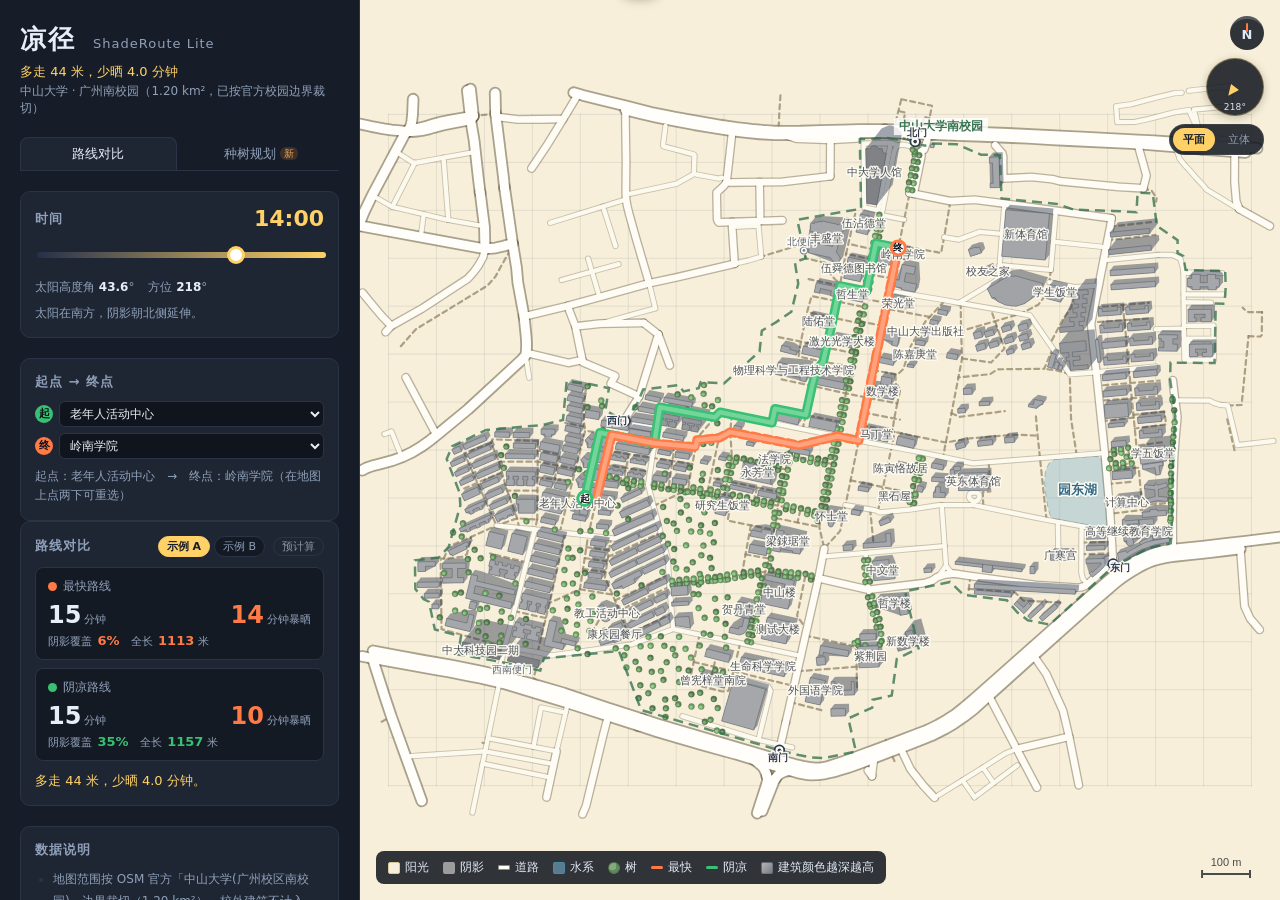
==== commit 5cdc865b: "feat(plan): 优化棵数可自定义 1–600（移植 PR #2） 把「优化」从写死 20 个点位改成可传参（`PLAN.optimize({ count })`），并修两处连带缺陷。 评分口径" ====
--- a/index.html
+++ b/index.html
@@ -3,10 +3,8 @@
 <head>
 <meta charset="UTF-8">
 <meta name="viewport" content="width=device-width, initial-scale=1.0">
-<title>凉径 · ShadeRoute —— 多走 44 米，少晒 4.0 分钟</title>
+<title>凉径 · ShadeRoute Lite —— 多走 44 米，少晒 4.0 分钟</title>
 <link rel="stylesheet" href="styles.css">
-<!-- ↓ 绿色收益面板样式：新增文件，只写 .gn-* 新名字，不覆盖原有规则 -->
-<link rel="stylesheet" href="styles-green.css">
 </head>
 <body>
 
@@ -15,10 +13,15 @@
   <!-- 左栏：信息与控制 -->
   <aside id="panel">
     <header>
-      <h1>凉径 <span class="sub">ShadeRoute</span></h1>
+      <h1>凉径 <span class="sub">ShadeRoute Lite</span></h1>
       <p class="slogan">多走 44 米，少晒 4.0 分钟</p>
       <p class="place" id="place">中山大学 · 广州南校园</p>
     </header>
+
+    <nav class="tabs" role="tablist" aria-label="面板切换">
+      <button type="button" class="tab is-on" id="tab-route" role="tab" aria-selected="true">路线对比</button>
+      <button type="button" class="tab" id="tab-plan" role="tab" aria-selected="false">种树规划<em>新</em></button>
+    </nav>
 
     <!-- 时间滑块 -->
     <section class="block">
@@ -33,6 +36,8 @@
       </div>
       <p class="hint" id="sun-hint"></p>
     </section>
+
+    <div id="pane-route">
 
     <!-- 起终点 -->
     <section class="block">
@@ -56,7 +61,11 @@
     <section class="block">
       <div class="block-head">
         <h2>路线对比</h2>
-        <output id="route-tag">实时计算</output>
+        <div class="pair-switch" role="group" aria-label="切换示例起终点">
+          <button type="button" class="pair-btn is-on" id="pair-a" data-pair="0" aria-pressed="true">示例 A</button>
+          <button type="button" class="pair-btn" id="pair-b" data-pair="1" aria-pressed="false">示例 B</button>
+        </div>
+        <output id="route-tag">预计算</output>
       </div>
 
       <div class="route-card" id="card-fast">
@@ -77,8 +86,72 @@
         <div class="rc-shade">阴影覆盖 <b id="cool-shade">--</b>　全长 <b id="cool-len">--</b> 米</div>
       </div>
 
-      <p class="delta" id="delta">--</p>
-    </section>
+      <p class="delta" id="delta" role="status" aria-live="polite">--</p>
+    </section>
+
+    </div><!-- /#pane-route -->
+
+    <!-- 治理侧：种树规划（沙箱） -->
+    <div id="pane-plan" hidden>
+
+      <section class="block">
+        <div class="block-head">
+          <h2>种树规划（沙箱）</h2>
+          <output id="plan-count">0 棵</output>
+        </div>
+        <p class="hint">点空地种树，拖动微调，右键删除。含树指标只用于规划演算，<b>不进</b>官方「阴凉 %」（官方数字仍只算建筑阴影）。</p>
+
+        <div class="plan-metrics">
+          <div class="pm"><b id="plan-area">0</b><span>m² 树荫面积（当前帧）</span></div>
+          <div class="pm"><b id="plan-ratio">--</b><span>% 路网阴凉（含树）</span></div>
+          <div class="pm"><b id="plan-minutes">0.0</b><span>分钟 阴凉路段（当前帧）</span></div>
+        </div>
+
+        <div class="plan-cost">
+          <span>已投入 <b id="plan-cost">0</b> 元 · <b id="plan-wan">0.0</b> 万元</span>
+          <span id="plan-baseline">--</span>
+        </div>
+
+        <div class="plan-count-row">
+          <label for="plan-count-input">优化棵数</label>
+          <input type="number" id="plan-count-input" min="1" max="600" step="1" value="20" inputmode="numeric" aria-describedby="plan-count-hint">
+          <span>棵</span>
+          <span class="hint" id="plan-count-hint">1–600，默认 20 棵；30 m 间距下最多落 584 棵</span>
+        </div>
+
+        <div class="plan-actions">
+          <button type="button" class="act act-primary" id="plan-optimize">优化：选 20 个点位</button>
+          <button type="button" class="act" id="plan-plant-all" disabled>一键全种下</button>
+          <button type="button" class="act" id="plan-undo" disabled>撤销</button>
+          <button type="button" class="act" id="plan-clear" disabled>清空</button>
+        </div>
+
+        <div class="plan-progress" id="plan-progress" hidden>
+          <i id="plan-progress-bar"></i><span id="plan-progress-text">0 / 20</span>
+        </div>
+        <p class="delta" id="plan-msg" role="status" aria-live="polite"></p>
+      </section>
+
+      <section class="block" id="plan-rank-block" hidden>
+        <div class="block-head">
+          <h2>性价比排名</h2>
+          <output id="plan-rank-sum">--</output>
+        </div>
+        <ol class="plan-rank" id="plan-rank"></ol>
+        <p class="hint" id="plan-rank-note"></p>
+      </section>
+
+      <section class="block">
+        <h2>口径</h2>
+        <ul class="notes">
+          <li>单价 ¥3,000/株（含 3 年养护）为<b>假设值</b>，默认 20 株 = 6 万元（棵数可在按钮上方改，1–600；成本随棵数线性变）；改 <code>js/plan.js</code> 的 <code>COST_PER_TREE</code> 即可。</li>
+          <li>树影 = 树冠圆（半径 4 m）沿太阳反方向平移 L = h / tan(高度角)，与建筑阴影同一套几何、同一帧。</li>
+          <li>面积按 5 m 网格统计；路网占比按边长加权（每米等权），用的是算路那同一份 613 条边。</li>
+          <li>优化 = 贪心边际增益（覆盖函数子模，1−1/e 保证）+ 两两 ≥ 30 m 分散约束；棵数只决定贪心跑几轮，<b>评分口径不变</b>。</li>
+        </ul>
+      </section>
+
+    </div><!-- /#pane-plan -->
 
     <!-- 数据说明 -->
     <section class="block">
@@ -89,21 +162,28 @@
     <footer>
       <p>演示日期：<b id="demo-date">--</b></p>
       <p id="data-flag" class="warn"></p>
+      <p class="disclaimer">演示用途，不构成出行建议；阴影未计入树木与临时构筑物。</p>
+      <p class="disclaimer">地图数据 © OpenStreetMap contributors（ODbL 1.0）；园东湖为示意轮廓，非测绘数据。</p>
     </footer>
   </aside>
 
   <!-- 右栏：地图 -->
   <main id="map-wrap">
-    <canvas id="map"></canvas>
+    <canvas id="map" role="img" aria-label="校园地图：显示当前时刻的建筑阴影、最快路线与阴凉路线；可用左侧下拉框选择起终点；可切换平面 / 立体视图"></canvas>
+    <div class="view-switch" role="group" aria-label="切换地图视图">
+      <button type="button" class="view-btn is-on" id="view-plan" data-iso="0" aria-pressed="true">平面</button>
+      <button type="button" class="view-btn" id="view-iso" data-iso="1" aria-pressed="false">立体</button>
+    </div>
     <div id="legend">
       <span><i class="lg lg-sun"></i>阳光</span>
       <span><i class="lg lg-shade"></i>阴影</span>
       <span><i class="lg lg-road"></i>道路</span>
       <span><i class="lg lg-water"></i>水系</span>
+      <span><i class="lg lg-tree"></i>树</span>
       <span><i class="lg lg-fast"></i>最快</span>
       <span><i class="lg lg-cool"></i>阴凉</span>
     </div>
-    <div id="compass">N</div>
+    <div id="compass">N<i id="compass-needle"></i></div>
   </main>
 
 </div>
@@ -118,16 +198,12 @@
 
 <script src="content/strings.js"></script>
 <script src="js/core.js"></script>
+<script src="js/trees.js"></script>
+<script src="js/plan.js"></script>
+<script src="js/iso.js"></script>
 <script src="js/proj.js"></script>
 <script src="js/router.js"></script>
 <script src="js/map.js"></script>
 <script src="js/app.js"></script>
-
-<!-- 绿色收益模块（全部新增文件；只读上面的路线长度，不改动原有逻辑） -->
-<script src="data/green-factors.js"></script>
-<script src="js/green-core.js"></script>
-<script src="content/strings-green.js"></script>
-<script src="js/textfx.js"></script>
-<script src="js/green-ui.js"></script>
 </body>
 </html>
--- a/styles.css
+++ b/styles.css
@@ -610,6 +610,33 @@
 }
 .plan-cost b { color: var(--text); font-variant-numeric: tabular-nums; }
 
+/* 自定义优化棵数：输入框 + 一行说明（只决定贪心跑几轮，评分口径不变） */
+.plan-count-row {
+  display: flex;
+  align-items: center;
+  flex-wrap: wrap;
+  gap: 6px;
+  margin: 0 0 10px;
+  font-size: 12px;
+  color: var(--text-dim);
+}
+.plan-count-row label { white-space: nowrap; }
+.plan-count-row input {
+  width: 64px;
+  appearance: none;
+  font: inherit;
+  font-size: 13px;
+  font-variant-numeric: tabular-nums;
+  text-align: center;
+  padding: 6px 4px;
+  border-radius: 7px;
+  background: var(--panel-2);
+  border: 1px solid var(--line);
+  color: var(--text);
+}
+.plan-count-row input:focus-visible { outline: 2px solid #4f8fd1; outline-offset: 1px; }
+.plan-count-row .hint { flex: 1 1 100%; margin: 0; font-size: 11px; line-height: 1.5; }
+
 .plan-actions {
   display: grid;
   grid-template-columns: 1fr 1fr;
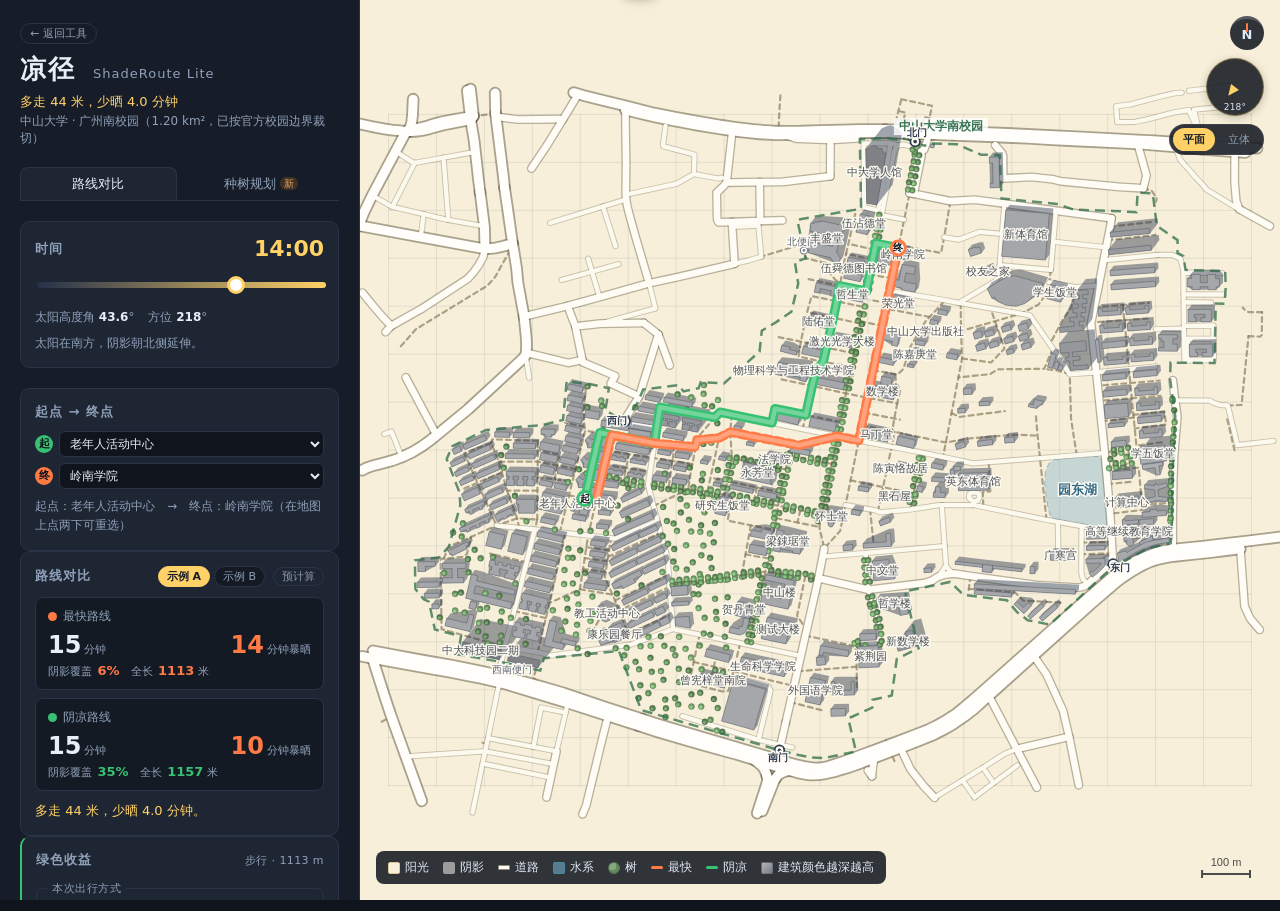
==== commit 0f1275bc: "merge: 合入 feat/huang（入口页 + 绿色收益面板） 队友分支 `feat/huang` 的 2 个功能提交： - 1714310c feat(green): 入口页 + 动态文本 +" ====
--- a/index.html
+++ b/index.html
@@ -5,6 +5,8 @@
 <meta name="viewport" content="width=device-width, initial-scale=1.0">
 <title>凉径 · ShadeRoute Lite —— 多走 44 米，少晒 4.0 分钟</title>
 <link rel="stylesheet" href="styles.css">
+<!-- ↓ 绿色收益面板样式：新增文件，只写 .gn-* 新名字，不覆盖原有规则 -->
+<link rel="stylesheet" href="styles-green.css">
 </head>
 <body>
 
@@ -205,5 +207,12 @@
 <script src="js/router.js"></script>
 <script src="js/map.js"></script>
 <script src="js/app.js"></script>
+
+<!-- 绿色收益模块（全部新增文件；只读上面的路线长度，不改动原有逻辑） -->
+<script src="data/green-factors.js"></script>
+<script src="js/green-core.js"></script>
+<script src="content/strings-green.js"></script>
+<script src="js/textfx.js"></script>
+<script src="js/green-ui.js"></script>
 </body>
 </html>
--- a/styles-green.css
+++ b/styles-green.css
@@ -0,0 +1,191 @@
+/* ============================================================
+   凉径 ShadeRoute Lite —— 绿色收益面板样式（新增文件）
+   只写 .gn-* / #green-block / #gn-home-link 这些新名字，
+   不覆盖原有选择器；颜色全部复用 styles.css 的 :root 变量。
+   ============================================================ */
+
+.gn-block { border-left: 2px solid var(--cool); }
+.gn-block .block-head { margin-bottom: 12px; }
+
+.gn-tag {
+  font-size: 11px;
+  color: var(--text-dim);
+  font-variant-numeric: tabular-nums;
+  letter-spacing: .4px;
+}
+
+/* ---------- 方式选择 ---------- */
+.gn-mode, .gn-params {
+  border: 1px solid var(--line);
+  border-radius: 8px;
+  padding: 10px 10px 12px;
+  margin: 0 0 12px;
+  min-width: 0;
+}
+.gn-mode legend, .gn-params legend {
+  font-size: 11px;
+  color: var(--text-dim);
+  padding: 0 5px;
+  letter-spacing: .5px;
+}
+.gn-mode {
+  display: grid;
+  grid-template-columns: 1fr 1fr;
+  gap: 8px;
+}
+.gn-mode-card {
+  display: block;
+  cursor: pointer;
+  border: 1px solid var(--line);
+  border-radius: 8px;
+  background: #141a24;
+  transition: border-color .16s ease, background-color .16s ease, transform .16s ease;
+}
+.gn-mode-card:hover { border-color: #3d4a5f; }
+.gn-mode-card input { position: absolute; opacity: 0; width: 1px; height: 1px; }
+.gn-mc-body { display: block; padding: 8px 9px; }
+.gn-mc-name { display: block; font-size: 14px; font-weight: 700; color: var(--text); }
+.gn-mc-sub {
+  display: block;
+  margin-top: 4px;
+  font-size: 10.5px;
+  line-height: 1.45;
+  color: var(--text-dim);
+}
+/* 选中态：JS 打的类名（不依赖 :has 支持度）+ :has 双保险 */
+.gn-mode-card.is-on {
+  border-color: var(--sun);
+  background: #1b2230;
+}
+.gn-mode-card.is-on .gn-mc-name { color: var(--sun); }
+.gn-mode-card.is-on .gn-mc-sub { color: var(--text); }
+.gn-mode-card:has(input:checked) {
+  border-color: var(--sun);
+  background: #1b2230;
+}
+.gn-mode-card:has(input:checked) .gn-mc-name { color: var(--sun); }
+.gn-mode-card:has(input:focus-visible) {
+  outline: 2px solid var(--sun);
+  outline-offset: 2px;
+}
+/* :has 只是锦上添花；主保证是上面的 .is-on，老浏览器不会整块失去高亮 */
+
+/* ---------- 参数 ---------- */
+.gn-params {
+  display: grid;
+  grid-template-columns: 1fr 1fr;
+  gap: 8px 10px;
+}
+.gn-field { display: flex; flex-direction: column; gap: 3px; min-width: 0; }
+.gn-field-label {
+  font-size: 10.5px;
+  color: var(--text-dim);
+  letter-spacing: .3px;
+}
+.gn-field select {
+  width: 100%;
+  max-width: none;
+  font-size: 11.5px;
+  padding: 3px 5px;
+}
+.gn-occ { grid-column: span 2; }
+
+/* ---------- 结果 ---------- */
+.gn-results { display: block; }
+.gn-stat {
+  display: flex;
+  align-items: baseline;
+  justify-content: space-between;
+  gap: 8px;
+  padding: 7px 10px;
+  border-radius: 8px;
+  background: var(--panel-2);
+  border: 1px solid var(--line);
+  margin-bottom: 6px;
+}
+.gn-stat span { font-size: 11.5px; color: var(--text-dim); }
+.gn-stat b {
+  font-size: 20px;
+  font-weight: 700;
+  font-variant-numeric: tabular-nums;
+  letter-spacing: .3px;
+}
+.gn-stat-co2 b { color: var(--cool); }
+.gn-stat-kcal b { color: var(--sun); }
+.gn-stat-min b { color: var(--fast); }
+
+.gn-eqs {
+  margin: 8px 0 0;
+  padding-left: 16px;
+  font-size: 11px;
+  line-height: 1.7;
+  color: var(--text-dim);
+}
+.gn-eqs li { margin: 0; }
+
+.gn-detour {
+  margin: 10px 0 0;
+  padding: 8px 10px;
+  border-left: 2px solid var(--cool);
+  background: rgba(56, 193, 114, .07);
+  border-radius: 0 6px 6px 0;
+  font-size: 11px;
+  line-height: 1.65;
+  color: var(--text-dim);
+}
+.gn-notice, .gn-warn {
+  margin: 8px 0 0;
+  font-size: 11px;
+  line-height: 1.6;
+}
+.gn-notice { color: var(--text-dim); }
+.gn-warn { color: var(--sun); }
+
+/* ---------- 来源与免责 ---------- */
+.gn-src {
+  margin-top: 12px;
+  border-top: 1px dashed var(--line);
+  padding-top: 8px;
+}
+.gn-src summary {
+  cursor: pointer;
+  font-size: 11px;
+  color: var(--text-dim);
+  letter-spacing: .3px;
+}
+.gn-src summary:hover { color: var(--text); }
+.gn-src-list {
+  margin: 8px 0 0;
+  padding-left: 15px;
+  font-size: 10.5px;
+  line-height: 1.7;
+  color: var(--text-dim);
+}
+.gn-src-list li { margin-bottom: 3px; }
+
+/* ---------- 头部返回入口 ---------- */
+.gn-home-link {
+  display: inline-block;
+  font-size: 11px;
+  color: var(--text-dim);
+  text-decoration: none;
+  margin-bottom: 8px;
+  border: 1px solid var(--line);
+  border-radius: 999px;
+  padding: 2px 9px;
+}
+.gn-home-link:hover { color: var(--sun); border-color: var(--sun); }
+.gn-home-link:focus-visible { outline: 2px solid var(--sun); outline-offset: 2px; }
+
+/* ---------- 动效：遵守系统"减少动态效果" ---------- */
+@media (prefers-reduced-motion: reduce) {
+  .gn-mode-card, .gn-src summary, .gn-home-link { transition: none; }
+  .gn-stat b { animation: none !important; }
+}
+
+/* ---------- 窄屏 ---------- */
+@media (max-width: 860px) {
+  .gn-params { grid-template-columns: 1fr; }
+  .gn-occ { grid-column: span 1; }
+  .gn-stat b { font-size: 18px; }
+}
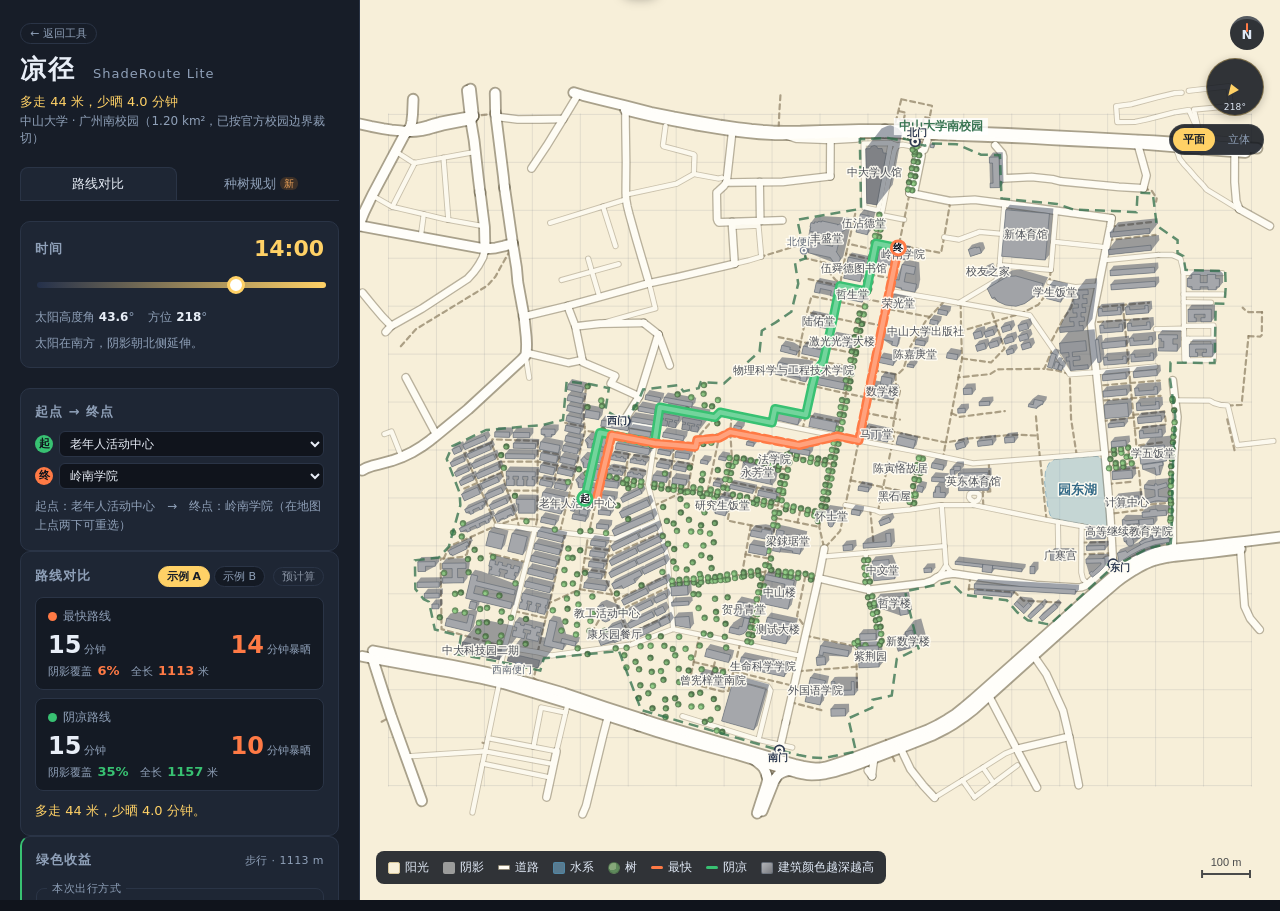
==== commit a979d3ca: "feat(map): 滚轮缩放 1×–8×（移植协作者分支 YOU77888-patch-2） 移植协作者分支 YOU77888-patch-2 里的真实改动。该分支把整包项目以 team-proje" ====
--- a/index.html
+++ b/index.html
@@ -171,7 +171,7 @@
 
   <!-- 右栏：地图 -->
   <main id="map-wrap">
-    <canvas id="map" role="img" aria-label="校园地图：显示当前时刻的建筑阴影、最快路线与阴凉路线；可用左侧下拉框选择起终点；可切换平面 / 立体视图"></canvas>
+    <canvas id="map" role="img" aria-label="校园地图：显示当前时刻的建筑阴影、最快路线与阴凉路线；可用左侧下拉框选择起终点；可切换平面 / 立体视图；鼠标滚轮可缩放" title="鼠标滚轮缩放（最小回到初始大小）"></canvas>
     <div class="view-switch" role="group" aria-label="切换地图视图">
       <button type="button" class="view-btn is-on" id="view-plan" data-iso="0" aria-pressed="true">平面</button>
       <button type="button" class="view-btn" id="view-iso" data-iso="1" aria-pressed="false">立体</button>
